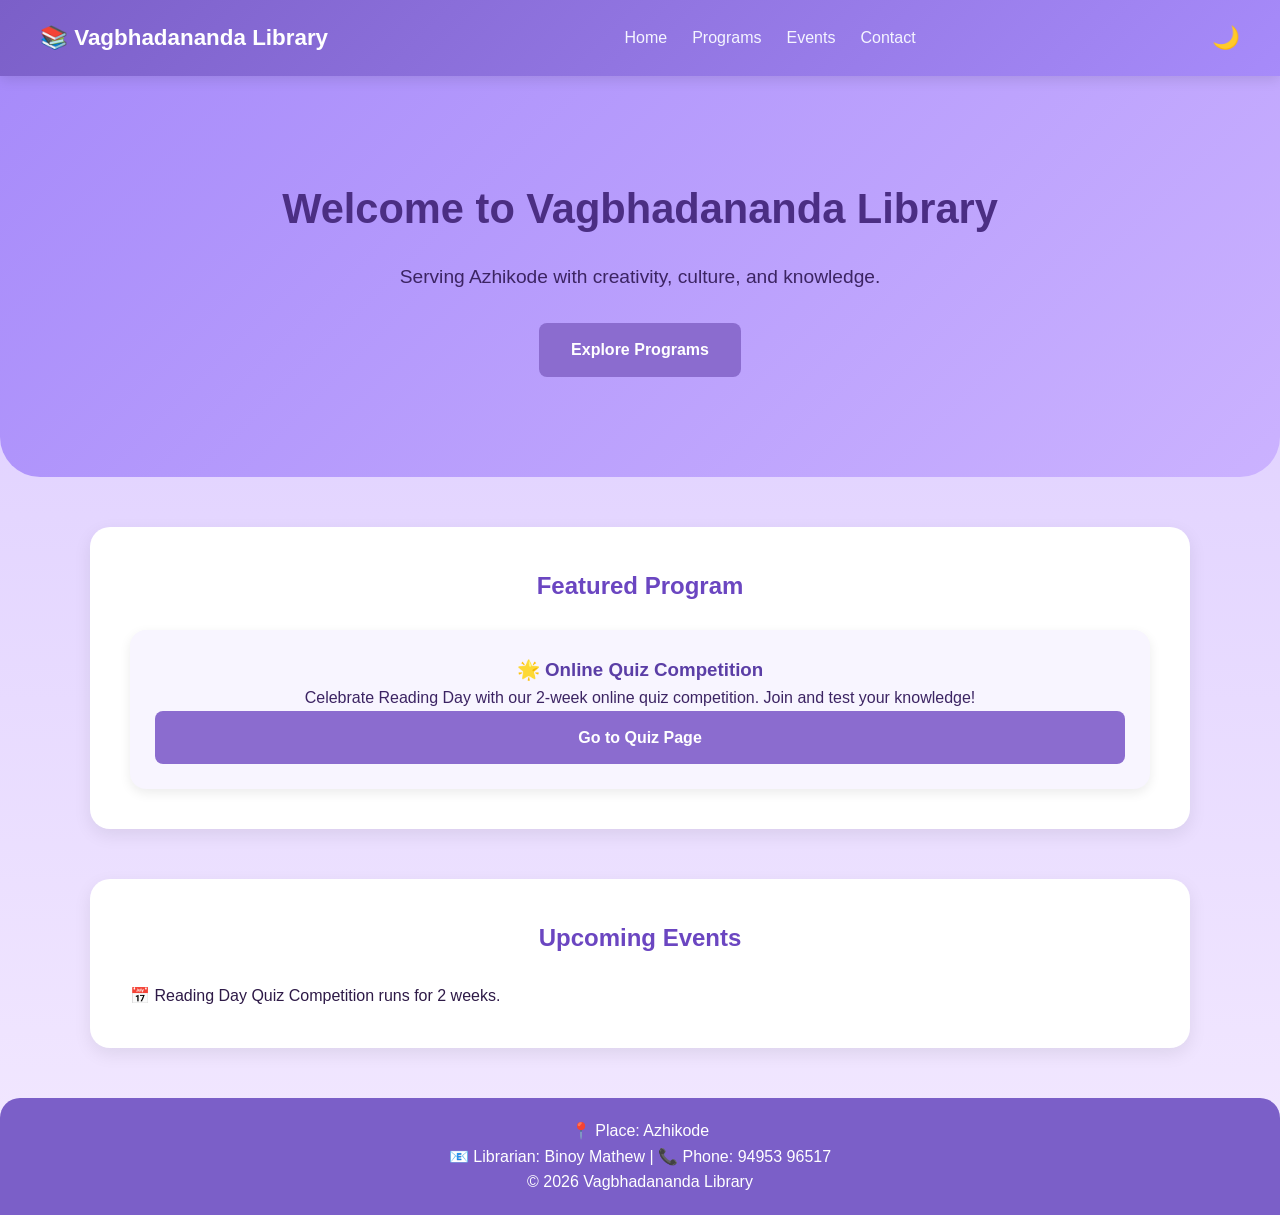
==== index.html @ 203873b7 "Frontend" ====
<!DOCTYPE html>
<html lang="en">
<head>
  <meta charset="UTF-8">
  <meta name="viewport" content="width=device-width, initial-scale=1.0">
  <title>Azhikode Grama Panchayat Vagbhadananda Library</title>
  <link rel="stylesheet" href="style.css">
</head>
<body>
  <!-- Header -->
  <header>
    <div class="logo">📚 Vagbhadananda Library</div>
    <nav>
      <ul>
        <li><a href="#home">Home</a></li>
        <li><a href="#programs">Programs</a></li>
        <li><a href="#events">Events</a></li>
        <li><a href="#contact">Contact</a></li>
      </ul>
    </nav>
    <button id="theme-toggle">🌙</button>
  </header>

  <!-- Hero Section -->
  <section id="home" class="hero">
    <div class="hero-text">
      <h1>Welcome to Vagbhadananda Library</h1>
      <p>Serving Azhikode with creativity, culture, and knowledge.</p>
      <a href="#programs" class="btn">Explore Programs</a>
    </div>
  </section>

  <!-- Programs -->
  <section id="programs" class="content">
    <h2>Featured Program</h2>
    <div class="cards">
      <div class="card">
        <h3>🌟 Online Quiz Competition</h3>
        <p>Celebrate Reading Day with our 2‑week online quiz competition. Join and test your knowledge!</p>
        <a href="quiz.html" class="btn">Go to Quiz Page</a>
      </div>
    </div>
  </section>

  <!-- Events -->
  <section id="events" class="content">
    <h2>Upcoming Events</h2>
    <p>📅 Reading Day Quiz Competition runs for 2 weeks.</p>
  </section>

  <!-- Footer -->
  <footer id="contact">
    <p>📍 Place: Azhikode</p>
    <p>📧 Librarian: Binoy Mathew | 📞 Phone: 94953 96517</p>
    <p>&copy; 2026 Vagbhadananda Library</p>
  </footer>

  <!-- Dark/Light Mode Script -->
  <script>
    const toggleBtn = document.getElementById('theme-toggle');
    toggleBtn.addEventListener('click', () => {
      document.body.classList.toggle('dark-mode');
      toggleBtn.textContent = document.body.classList.contains('dark-mode') ? '☀️' : '🌙';
    });
  </script>
</body>
</html>
---- style.css ----
/* Reset */
* {
  margin: 0;
  padding: 0;
  box-sizing: border-box;
}

/* Base */
body {
  font-family: "Poppins", Arial, sans-serif;
  line-height: 1.6;
  transition: background 0.4s ease, color 0.4s ease;
}

/* 🌤 Light Theme (Lavender–Violet) */
body {
  background: linear-gradient(180deg, #d9c8ff 0%, #f3e9ff 100%);
  color: #2e1a47;
}

/* Header */
header {
  background: linear-gradient(135deg, #7b5fc8, #a78bfa);
  color: white;
  display: flex;
  justify-content: space-between;
  align-items: center;
  padding: 20px 40px;
  box-shadow: 0 4px 12px rgba(0, 0, 0, 0.1);
  position: sticky;
  top: 0;
  z-index: 1000;
}
header .logo {
  font-weight: 600;
  font-size: 1.4em;
}
nav ul {
  list-style: none;
  display: flex;
  gap: 25px;
}
nav ul li a {
  color: #f5f5ff;
  text-decoration: none;
  font-weight: 500;
  transition: color 0.3s;
}
nav ul li a:hover {
  color: #d9c8ff;
}
#theme-toggle {
  background: transparent;
  border: none;
  font-size: 1.4em;
  cursor: pointer;
  color: white;
}

/* Hero Section */
.hero {
  background: linear-gradient(135deg, #a78bfa, #cbb2ff);
  color: #2e1a47;
  text-align: center;
  padding: 100px 20px;
  border-radius: 0 0 40px 40px;

  display: flex;
  flex-direction: column;
  align-items: center;
  justify-content: center;
}
.hero h1 {
  font-size: 2.6em;
  font-weight: 700;
  color: #4b2e83;
  margin-bottom: 20px;
}
.hero p {
  font-size: 1.2em;
  color: #3c2463;
  margin-bottom: 30px;
}
.btn {
  background: #8b6ccf;
  color: white;
  padding: 14px 32px;
  border-radius: 8px;
  text-decoration: none;
  font-weight: 600;
  transition: background 0.3s, transform 0.2s;
  display: inline-block;
}
.btn:hover {
  background: #a78bfa;
  transform: scale(1.05);
}

/* Content */
.content {
  background: #ffffff;
  border-radius: 20px;
  box-shadow: 0 6px 18px rgba(0, 0, 0, 0.08);
  padding: 40px;
  margin: 50px auto;
  max-width: 1100px;
}
.content h2 {
  color: #6b46c1;
  text-align: center;
  margin-bottom: 25px;
}

/* Cards */
.cards {
  display: grid;
  grid-template-columns: repeat(auto-fit, minmax(280px, 1fr));
  gap: 25px;
}
.card {
  background: #f8f5ff;
  border-radius: 16px;
  padding: 25px;
  text-align: center;
  box-shadow: 0 4px 12px rgba(0, 0, 0, 0.08);
  transition: transform 0.3s;
  display: flex;
  flex-direction: column;
  justify-content: space-between;
}
.card:hover {
  transform: translateY(-5px);
  box-shadow: 0 8px 20px rgba(0, 0, 0, 0.12);
}
.card h3 {
  color: #5b3ea6;
}
.card p {
  color: #3c2463;
}
.card .btn {
  margin-top: auto;
  width: 100%;
}

/* Footer */
footer {
  background: #7b5fc8;
  color: white;
  text-align: center;
  padding: 20px;
  border-radius: 20px 20px 0 0;
}

/* 🌙 Dark Theme (Violet–Purple) */
body.dark-mode {
  background: linear-gradient(180deg, #1b1033 0%, #2a1b4d 100%);
  color: #e6e0ff;
}
body.dark-mode header {
  background: linear-gradient(135deg, #3b1e6d, #5a2ea6);
  color: #e6e0ff;
  box-shadow: 0 4px 12px rgba(0, 0, 0, 0.4);
}
body.dark-mode header .logo {
  color: #d8caff;
}
body.dark-mode nav ul li a {
  color: #d8caff;
}
body.dark-mode nav ul li a:hover {
  color: #bfa3ff;
}
body.dark-mode .hero {
  background: linear-gradient(135deg, #4b2e83, #6a3fb8);
  color: #f3e9ff;
}
body.dark-mode .hero h1 {
  color: #e6d6ff;
}
body.dark-mode .hero p {
  color: #d8caff;
}
body.dark-mode .btn {
  background: #a678ff;
  color: #fff;
}
body.dark-mode .btn:hover {
  background: #c19aff;
}
body.dark-mode .content {
  background: #2a1b4d;
  box-shadow: 0 6px 18px rgba(255, 255, 255, 0.08);
}
body.dark-mode .content h2 {
  color: #c19aff;
}
body.dark-mode .card {
  background: #3b2a63;
  box-shadow: 0 4px 12px rgba(0, 0, 0, 0.4);
}
body.dark-mode .card:hover {
  box-shadow: 0 8px 20px rgba(0, 0, 0, 0.6);
}
body.dark-mode .card h3 {
  color: #d8caff;
}
body.dark-mode .card p {
  color: #cbb2ff;
}
body.dark-mode footer {
  background: linear-gradient(135deg, #3b1e6d, #5a2ea6);
  color: #e6e0ff;
}

/* Responsive */
@media (max-width: 768px) {
  header {
    flex-direction: column;
    text-align: center;
  }
  nav ul {
    justify-content: center;
    margin-top: 10px;
  }
  .hero {
    padding: 60px 20px;
  }
  .hero h1 {
    font-size: 2em;
    margin-bottom: 15px;
  }
  .hero p {
    font-size: 1em;
    margin-bottom: 20px;
  }
  .btn {
    width: 100%;
    padding: 16px;
    margin-top: 10px;
  }
}
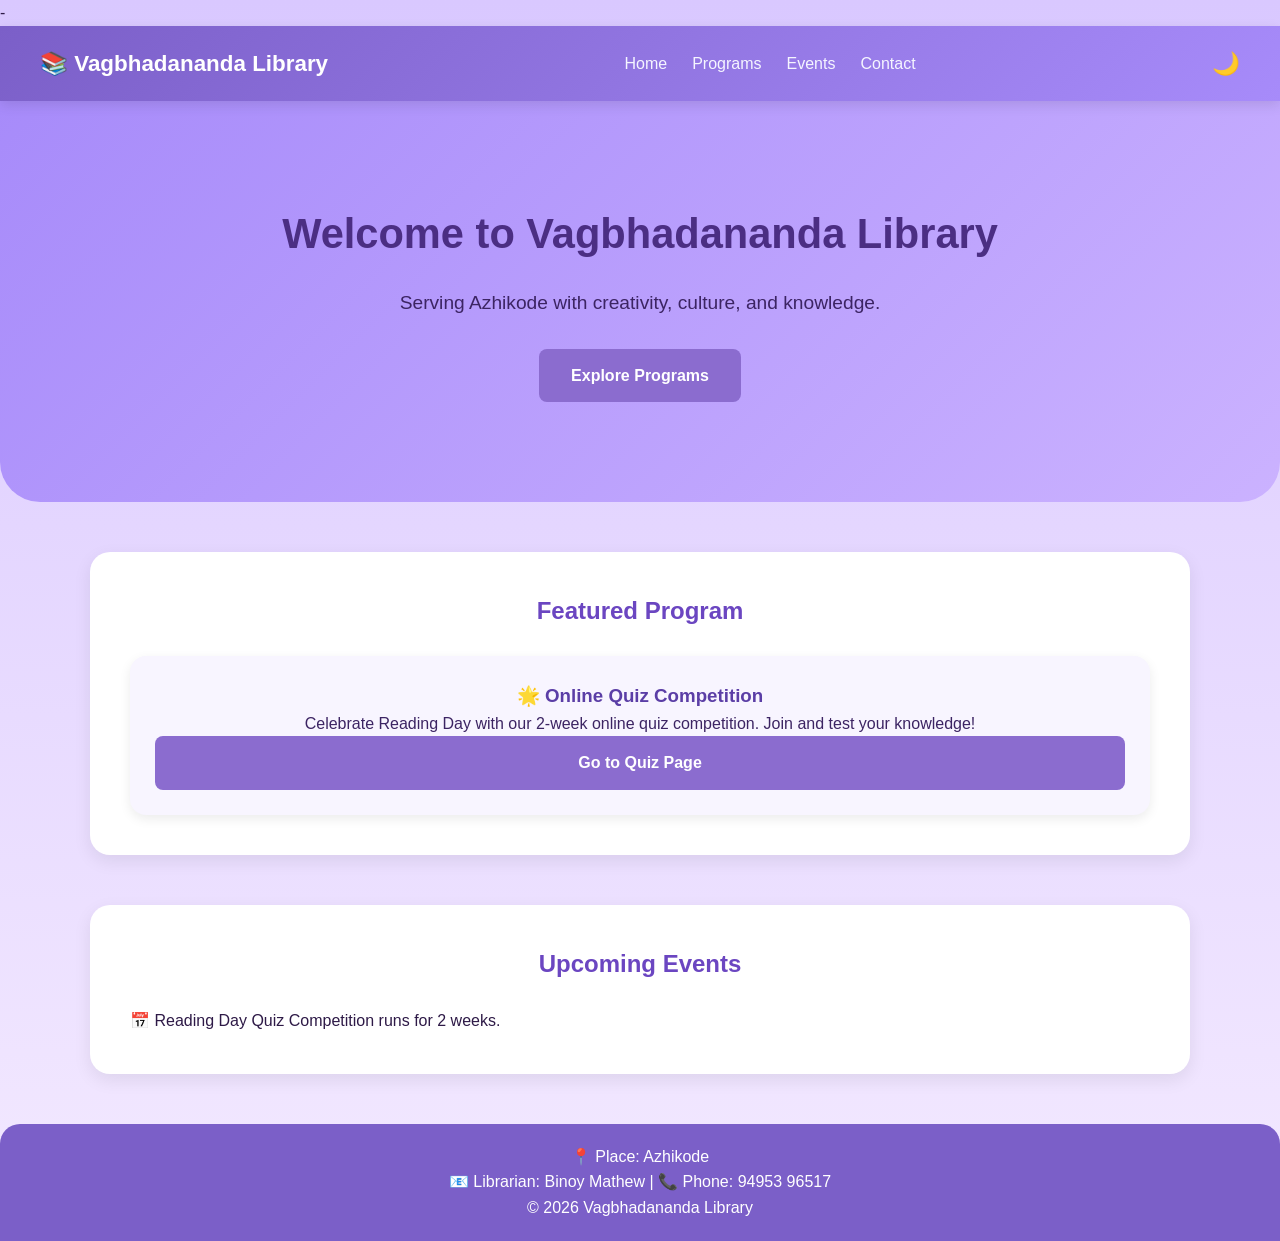
==== commit ea703ea1: "Questions.html" ====
--- a/index.html
+++ b/index.html
@@ -7,7 +7,7 @@
   <link rel="stylesheet" href="style.css">
 </head>
 <body>
-  <!-- Header -->
+  <!-- Header -->-
   <header>
     <div class="logo">📚 Vagbhadananda Library</div>
     <nav>
--- a/style.css
+++ b/style.css
@@ -213,6 +213,73 @@
   color: #e6e0ff;
 }
 
+/* Login + Quiz Styling */
+.login-box {
+  position: absolute;
+  top: 50%;
+  left: 50%;
+  transform: translate(-50%, -50%);
+  width: 350px;
+  padding: 20px;
+  background: #ffffff;
+  border-radius: 12px;
+  box-shadow: 0 6px 18px rgba(0,0,0,0.2);
+  text-align: center;
+}
+.input-field {
+  width: 90%;
+  padding: 10px;
+  margin: 8px 0;
+  border: 1px solid #ccc;
+  border-radius: 6px;
+}
+.quiz-box {
+  max-width: 600px;
+  margin: 40px auto;
+  padding: 20px;
+  background: #fafafa;
+  border-radius: 12px;
+  box-shadow: 0 4px 12px rgba(0,0,0,0.1);
+}
+.choice-btn {
+  display: block;
+  width: 100%;
+  margin: 8px 0;
+  padding: 12px;
+  text-align: left;
+  border: none;
+  border-radius: 6px;
+  background: #8b6ccf;
+  color: white;
+  font-weight: 500;
+  cursor: pointer;
+  transition: background 0.3s;
+}
+.choice-btn:hover {
+  background: #a78bfa;
+}
+
+/* Dark mode for login + quiz */
+body.dark-mode .login-box {
+  background: #2a1b4d;
+  color: #e6e0ff;
+}
+body.dark-mode .input-field {
+  background: #3b2a63;
+  border: 1px solid #6a3fb8;
+  color: #e6e0ff;
+}
+body.dark-mode .quiz-box {
+  background: #3b2a63;
+  color: #e6e0ff;
+}
+body.dark-mode .choice-btn {
+  background: #a678ff;
+}
+body.dark-mode .choice-btn:hover {
+  background: #c19aff;
+}
+
 /* Responsive */
 @media (max-width: 768px) {
   header {
@@ -224,19 +291,15 @@
     margin-top: 10px;
   }
   .hero {
-    padding: 60px 20px;
-  }
-  .hero h1 {
-    font-size: 2em;
-    margin-bottom: 15px;
-  }
-  .hero p {
-    font-size: 1em;
-    margin-bottom: 20px;
-  }
-  .btn {
-    width: 100%;
-    padding: 16px;
-    margin-top: 10px;
-  }
-}
+    padding: 20px;
+  }
+  .content {
+    padding: 10px;
+  }
+  .card {
+    padding: 15px;
+  }
+  footer {
+    padding: 10px;
+  }
+}
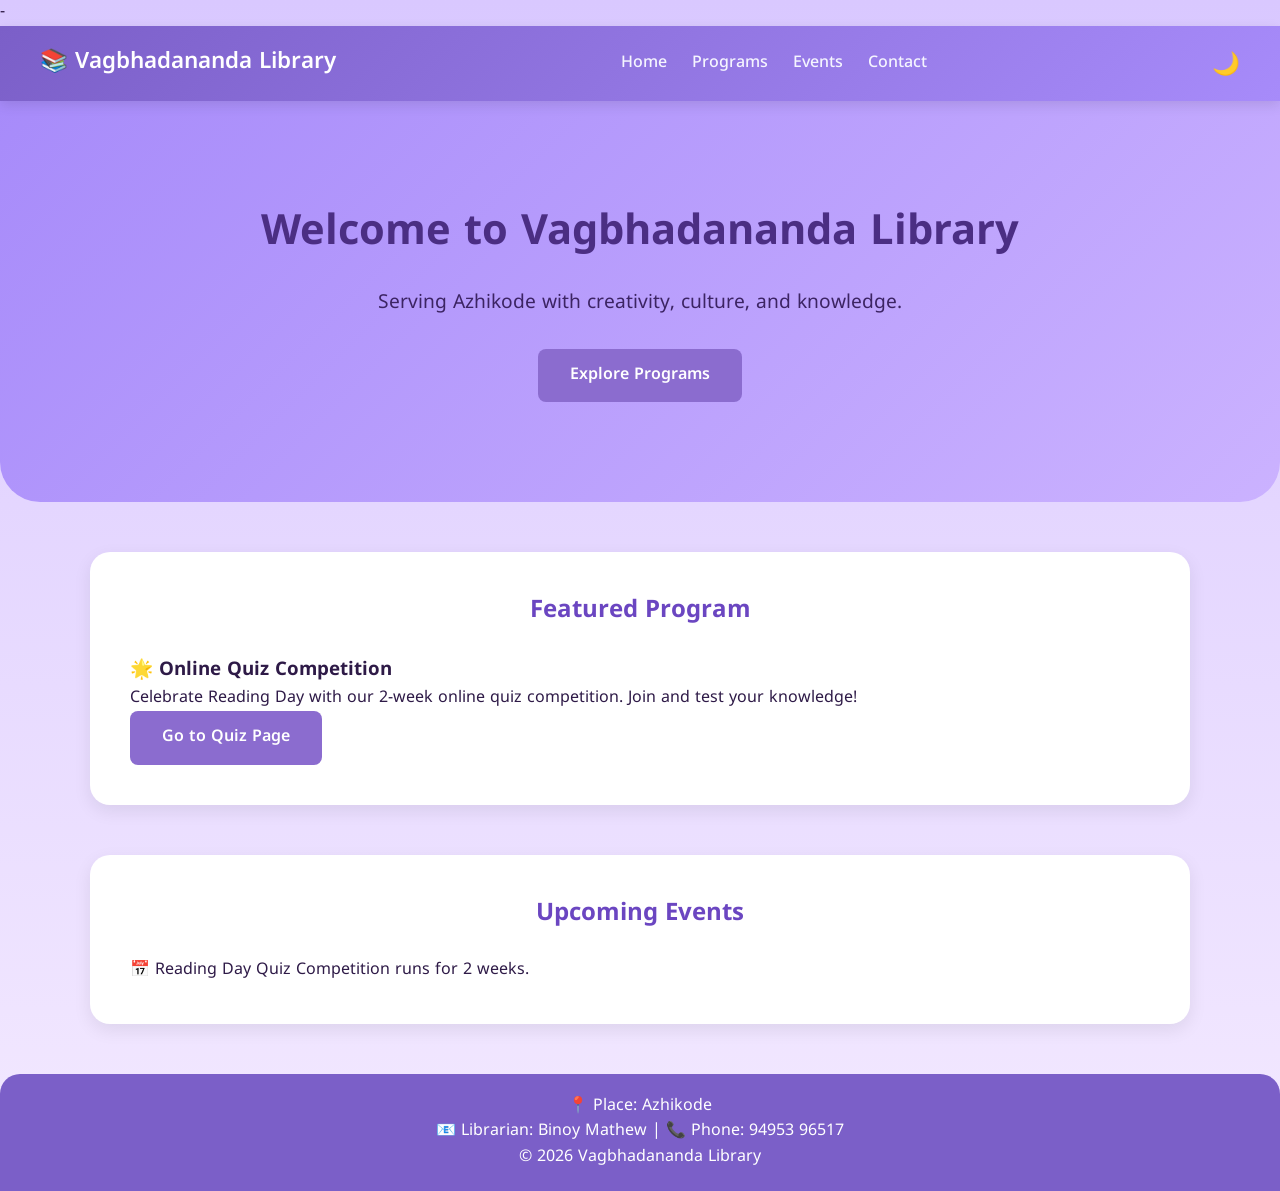
==== commit 80b88765: "Approved" ====
--- a/index.html
+++ b/index.html
@@ -5,6 +5,7 @@
   <meta name="viewport" content="width=device-width, initial-scale=1.0">
   <title>Azhikode Grama Panchayat Vagbhadananda Library</title>
   <link rel="stylesheet" href="style.css">
+  <link href="https://fonts.googleapis.com/css2?family=Noto+Sans+Malayalam:wght@400;700&display=swap" rel="stylesheet">
 </head>
 <body>
   <!-- Header -->-
--- a/style.css
+++ b/style.css
@@ -7,7 +7,7 @@
 
 /* Base */
 body {
-  font-family: "Poppins", Arial, sans-serif;
+  font-family: "Poppins", "Noto Sans Malayalam", Arial, sans-serif;
   line-height: 1.6;
   transition: background 0.4s ease, color 0.4s ease;
 }
@@ -64,7 +64,6 @@
   text-align: center;
   padding: 100px 20px;
   border-radius: 0 0 40px 40px;
-
   display: flex;
   flex-direction: column;
   align-items: center;
@@ -111,38 +110,6 @@
   margin-bottom: 25px;
 }
 
-/* Cards */
-.cards {
-  display: grid;
-  grid-template-columns: repeat(auto-fit, minmax(280px, 1fr));
-  gap: 25px;
-}
-.card {
-  background: #f8f5ff;
-  border-radius: 16px;
-  padding: 25px;
-  text-align: center;
-  box-shadow: 0 4px 12px rgba(0, 0, 0, 0.08);
-  transition: transform 0.3s;
-  display: flex;
-  flex-direction: column;
-  justify-content: space-between;
-}
-.card:hover {
-  transform: translateY(-5px);
-  box-shadow: 0 8px 20px rgba(0, 0, 0, 0.12);
-}
-.card h3 {
-  color: #5b3ea6;
-}
-.card p {
-  color: #3c2463;
-}
-.card .btn {
-  margin-top: auto;
-  width: 100%;
-}
-
 /* Footer */
 footer {
   background: #7b5fc8;
@@ -195,19 +162,6 @@
 body.dark-mode .content h2 {
   color: #c19aff;
 }
-body.dark-mode .card {
-  background: #3b2a63;
-  box-shadow: 0 4px 12px rgba(0, 0, 0, 0.4);
-}
-body.dark-mode .card:hover {
-  box-shadow: 0 8px 20px rgba(0, 0, 0, 0.6);
-}
-body.dark-mode .card h3 {
-  color: #d8caff;
-}
-body.dark-mode .card p {
-  color: #cbb2ff;
-}
 body.dark-mode footer {
   background: linear-gradient(135deg, #3b1e6d, #5a2ea6);
   color: #e6e0ff;
@@ -215,11 +169,10 @@
 
 /* Login + Quiz Styling */
 .login-box {
-  position: absolute;
-  top: 50%;
-  left: 50%;
-  transform: translate(-50%, -50%);
-  width: 350px;
+  position: static;
+  transform: none;
+  width: 90%;
+  margin: 40px auto;
   padding: 20px;
   background: #ffffff;
   border-radius: 12px;
@@ -280,6 +233,57 @@
   background: #c19aff;
 }
 
+/* Leaderboard Tables Grid */
+.tables-grid {
+  display: grid;
+  grid-template-columns: repeat(2, 1fr);
+  gap: 20px;
+  margin: 20px;
+}
+.table-box {
+  border: 1px solid #ccc;
+  border-radius: 12px;
+  padding: 15px;
+  background: #fff;
+  box-shadow: 0 4px 12px rgba(0,0,0,0.1);
+}
+.table-box h3 {
+  margin-bottom: 10px;
+  color: #5b3ea6;
+}
+.table-box table {
+  width: 100%;
+  border-collapse: collapse;
+}
+.table-box th, .table-box td {
+  border: 1px solid #ddd;
+  padding: 8px;
+  text-align: center;
+}
+.table-box th {
+  background: #d9c8ff;
+  color: #2e1a47;
+}
+.table-box tr:nth-child(even) {
+  background: #f8f5ff;
+}
+
+/* Dark mode for tables */
+body.dark-mode .table-box {
+  background: #2a1b4d;
+  color: #e6e0ff;
+}
+body.dark-mode .table-box h3 {
+  color: #c19aff;
+}
+body.dark-mode .table-box th {
+  background: #5a2ea6;
+  color: #fff;
+}
+body.dark-mode .table-box tr:nth-child(even) {
+  background: #3b2a63;
+}
+
 /* Responsive */
 @media (max-width: 768px) {
   header {
@@ -294,10 +298,7 @@
     padding: 20px;
   }
   .content {
-    padding: 10px;
-  }
-  .card {
-    padding: 15px;
+    padding: 20px;
   }
   footer {
     padding: 10px;
